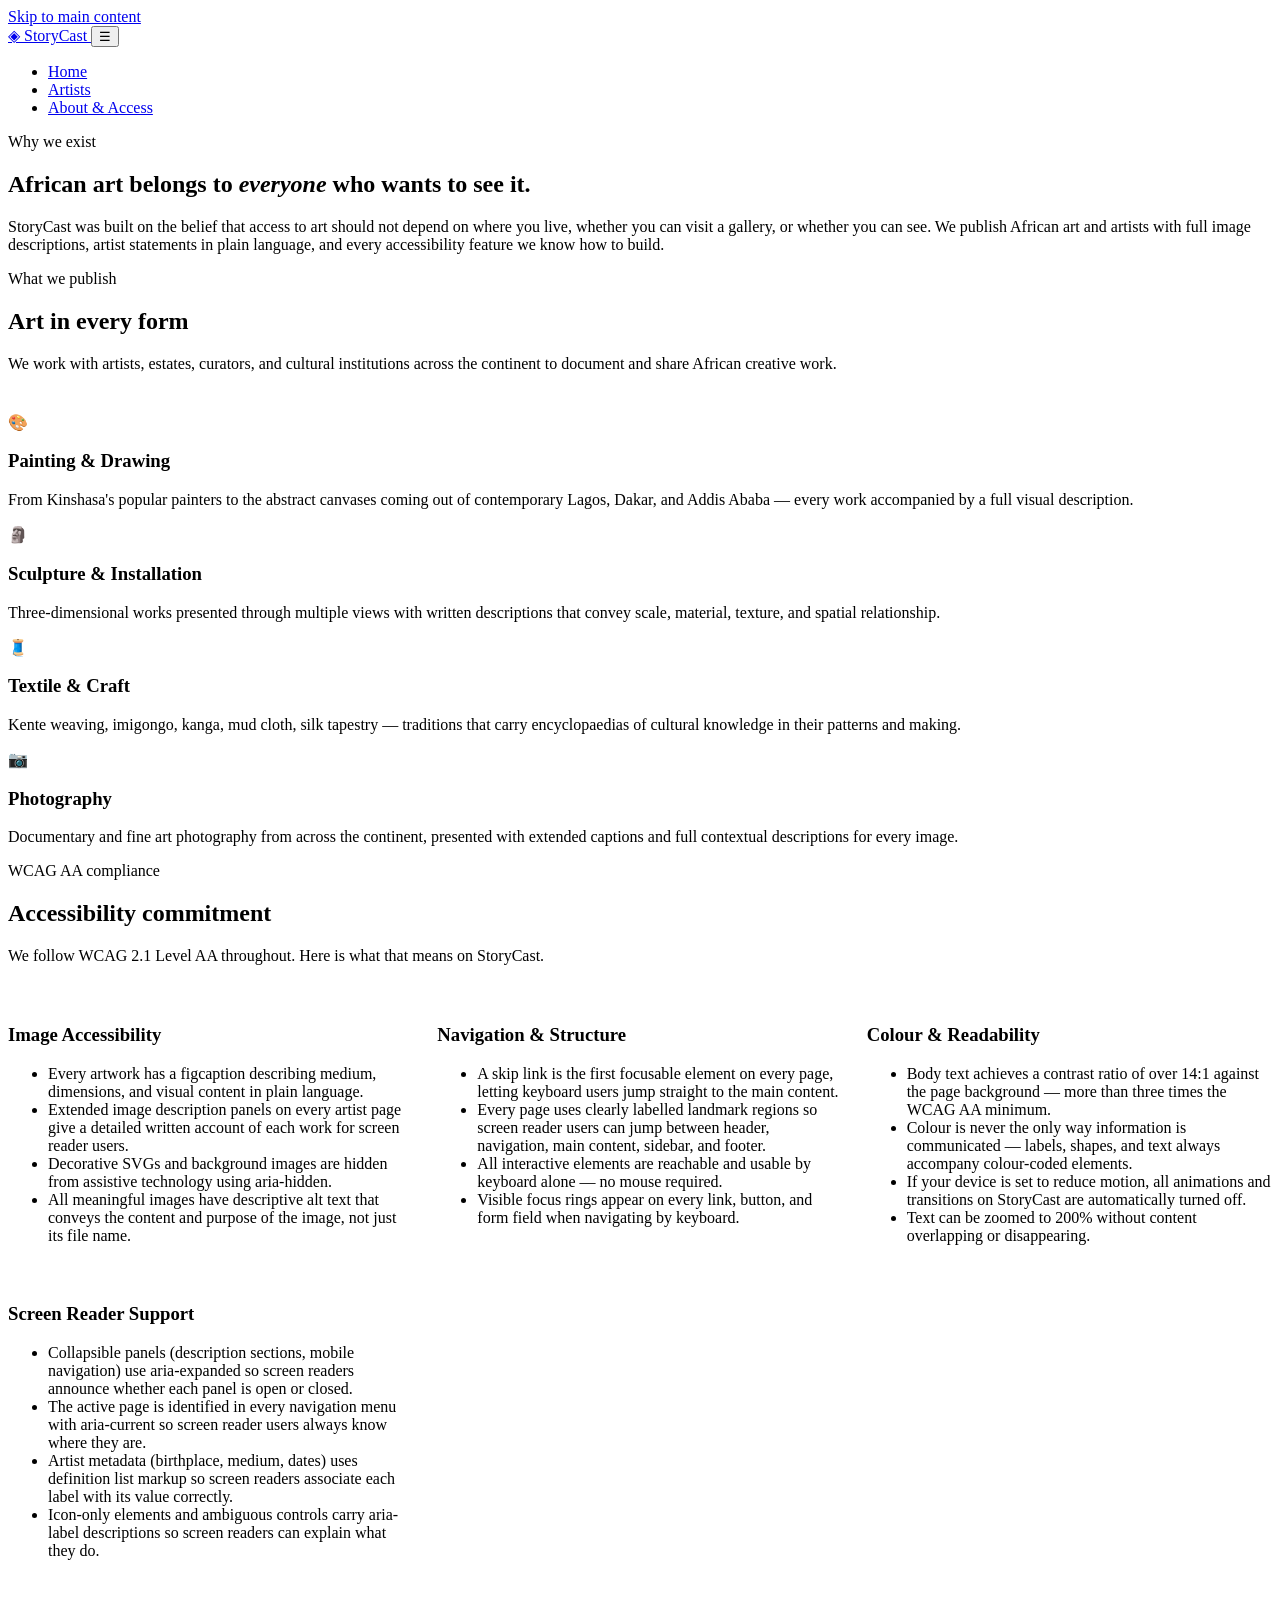
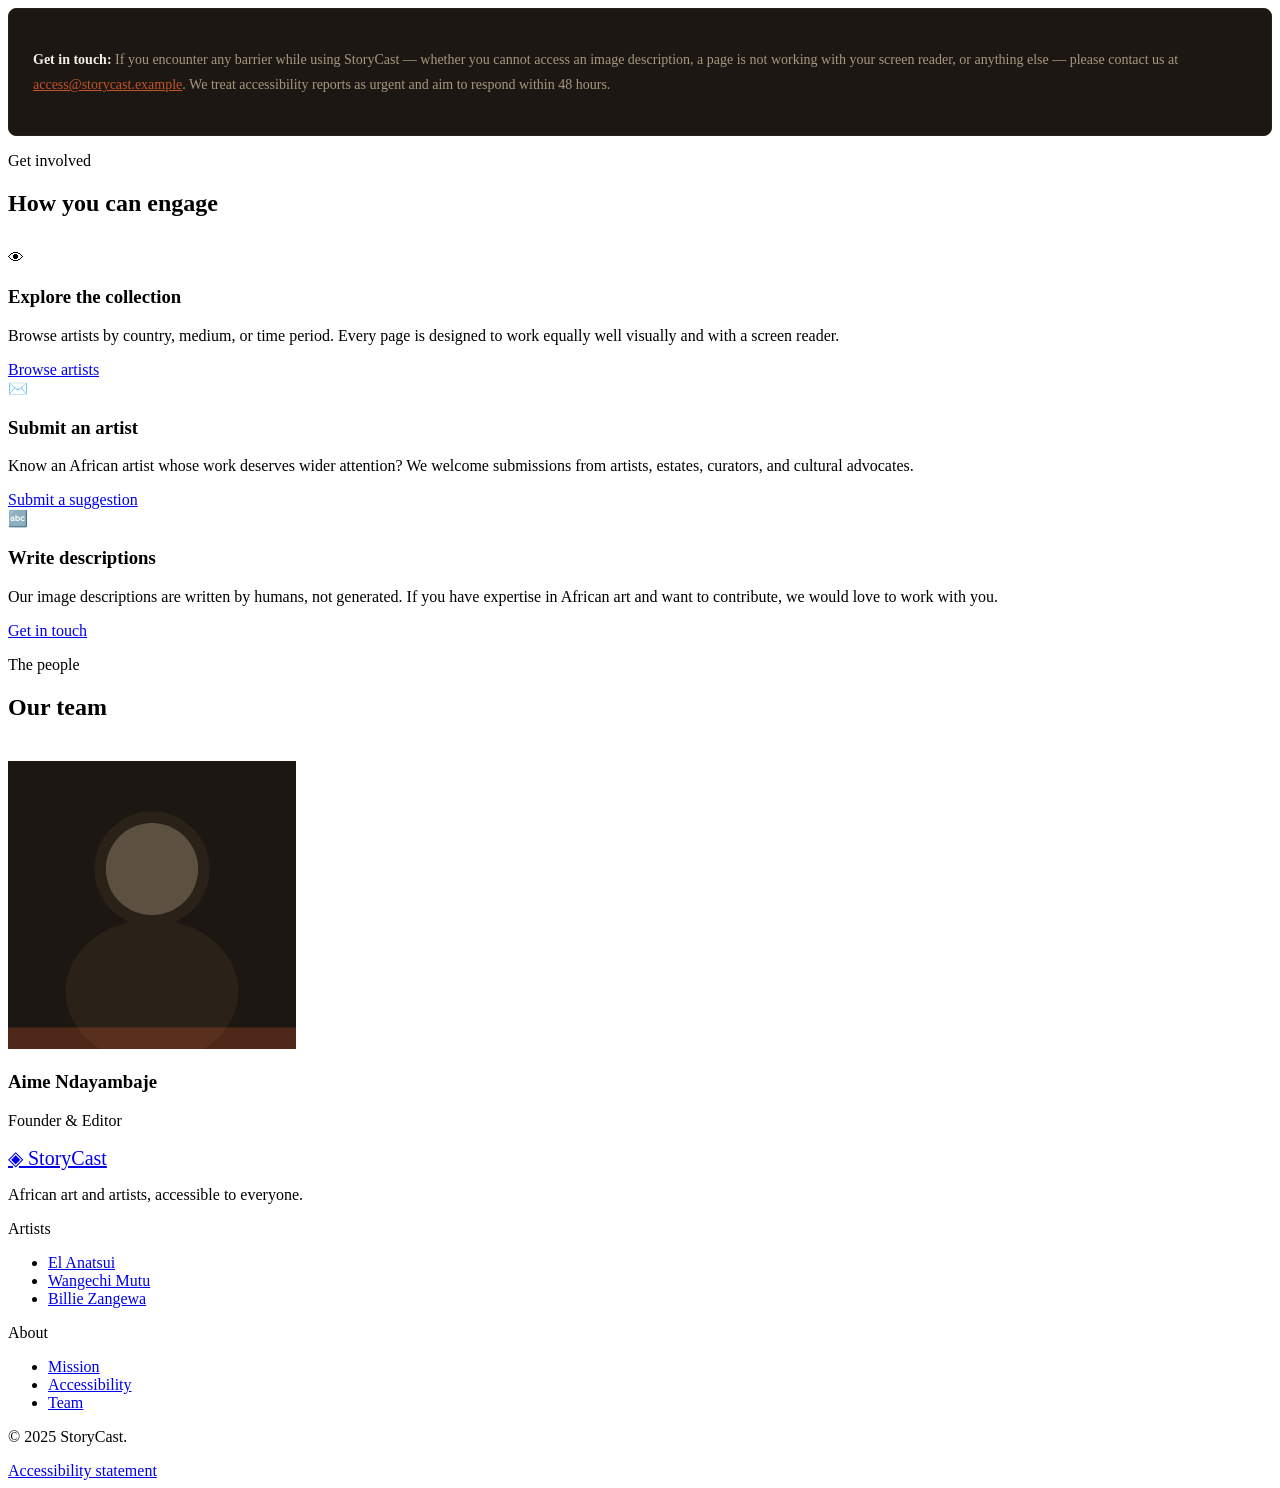
==== about.html @ 0f954877 "updates This file contains the complete HTML structure for the About page of StoryCast, detailing th" ====
<!DOCTYPE html>
<html lang="en">
<head>
  <meta charset="UTF-8" />
  <meta name="viewport" content="width=device-width, initial-scale=1.0" />
  <meta name="description" content="About StoryCast — our mission to make African art accessible to every visitor, with full image descriptions, artist statements, and ARIA support." />
  <title>About & Access — StoryCast</title>
  <link rel="stylesheet" href="css/main.css" />
</head>
<body>

  <a class="skip-link" href="#main-content">Skip to main content</a>

  <header class="site-header" role="banner">
    <div class="container site-header__inner">
      <a href="index.html" class="site-header__logo" aria-label="StoryCast home">
        <span class="site-header__logo-mark" aria-hidden="true">◈</span>
        StoryCast
      </a>
      <button class="site-nav__toggle" aria-controls="primary-nav" aria-expanded="false" aria-label="Toggle navigation">☰</button>
      <nav aria-label="Primary navigation">
        <ul class="site-nav" id="primary-nav" role="list">
          <li><a class="site-nav__link" href="index.html">Home</a></li>
          <li><a class="site-nav__link" href="story/el-anatsui.html">Artists</a></li>
          <li><a class="site-nav__link" href="about.html" aria-current="page">About & Access</a></li>
        </ul>
      </nav>
    </div>
  </header>

  <main id="main-content">

    <!-- Mission -->
    <section class="page-section" aria-labelledby="mission-heading">
      <div class="container">
        <div class="mission-block">
          <p class="section-label" aria-hidden="true">Why we exist</p>
          <h1 class="mission-block__quote" id="mission-heading">
            African art belongs to <em>everyone</em> who wants to see it.
          </h1>
          <p class="mission-block__body">
            StoryCast was built on the belief that access to art should not depend
            on where you live, whether you can visit a gallery, or whether you can
            see. We publish African art and artists with full image descriptions,
            artist statements in plain language, and every accessibility feature
            we know how to build.
          </p>
        </div>
      </div>
    </section>

    <!-- What we do -->
    <section class="page-section" aria-labelledby="what-heading">
      <div class="container">
        <p class="section-label" aria-hidden="true">What we publish</p>
        <h2 class="section-title" id="what-heading">Art in every form</h2>
        <p class="section-subtitle">We work with artists, estates, curators, and cultural institutions across the continent to document and share African creative work.</p>

        <div class="feature-grid" style="margin-top:2.5rem;">

          <div class="feature-card">
            <div class="feature-card__icon" aria-hidden="true">🎨</div>
            <h3 class="feature-card__title">Painting & Drawing</h3>
            <p class="feature-card__body">
              From Kinshasa's popular painters to the abstract canvases
              coming out of contemporary Lagos, Dakar, and Addis Ababa —
              every work accompanied by a full visual description.
            </p>
          </div>

          <div class="feature-card">
            <div class="feature-card__icon" aria-hidden="true">🗿</div>
            <h3 class="feature-card__title">Sculpture & Installation</h3>
            <p class="feature-card__body">
              Three-dimensional works presented through multiple views
              with written descriptions that convey scale, material,
              texture, and spatial relationship.
            </p>
          </div>

          <div class="feature-card">
            <div class="feature-card__icon" aria-hidden="true">🧵</div>
            <h3 class="feature-card__title">Textile & Craft</h3>
            <p class="feature-card__body">
              Kente weaving, imigongo, kanga, mud cloth, silk tapestry —
              traditions that carry encyclopaedias of cultural knowledge
              in their patterns and making.
            </p>
          </div>

          <div class="feature-card">
            <div class="feature-card__icon" aria-hidden="true">📷</div>
            <h3 class="feature-card__title">Photography</h3>
            <p class="feature-card__body">
              Documentary and fine art photography from across the
              continent, presented with extended captions and full
              contextual descriptions for every image.
            </p>
          </div>

        </div>
      </div>
    </section>

    <!-- Accessibility -->
    <section class="page-section" id="accessibility" aria-labelledby="a11y-heading">
      <div class="container">
        <p class="section-label" aria-hidden="true">WCAG AA compliance</p>
        <h2 class="section-title" id="a11y-heading">Accessibility commitment</h2>
        <p class="section-subtitle">We follow WCAG 2.1 Level AA throughout. Here is what that means on StoryCast.</p>

        <div style="display:grid; grid-template-columns:repeat(auto-fit, minmax(22rem, 1fr)); gap:1.5rem; margin-top:2.5rem;">

          <div class="a11y-checklist" aria-labelledby="image-access-heading">
            <h3 class="a11y-checklist__header" id="image-access-heading">Image Accessibility</h3>
            <ul class="a11y-checklist__list" role="list">
              <li class="a11y-checklist__item">Every artwork has a figcaption describing medium, dimensions, and visual content in plain language.</li>
              <li class="a11y-checklist__item">Extended image description panels on every artist page give a detailed written account of each work for screen reader users.</li>
              <li class="a11y-checklist__item">Decorative SVGs and background images are hidden from assistive technology using aria-hidden.</li>
              <li class="a11y-checklist__item">All meaningful images have descriptive alt text that conveys the content and purpose of the image, not just its file name.</li>
            </ul>
          </div>

          <div class="a11y-checklist" aria-labelledby="nav-access-heading">
            <h3 class="a11y-checklist__header" id="nav-access-heading">Navigation & Structure</h3>
            <ul class="a11y-checklist__list" role="list">
              <li class="a11y-checklist__item">A skip link is the first focusable element on every page, letting keyboard users jump straight to the main content.</li>
              <li class="a11y-checklist__item">Every page uses clearly labelled landmark regions so screen reader users can jump between header, navigation, main content, sidebar, and footer.</li>
              <li class="a11y-checklist__item">All interactive elements are reachable and usable by keyboard alone — no mouse required.</li>
              <li class="a11y-checklist__item">Visible focus rings appear on every link, button, and form field when navigating by keyboard.</li>
            </ul>
          </div>

          <div class="a11y-checklist" aria-labelledby="colour-access-heading">
            <h3 class="a11y-checklist__header" id="colour-access-heading">Colour & Readability</h3>
            <ul class="a11y-checklist__list" role="list">
              <li class="a11y-checklist__item">Body text achieves a contrast ratio of over 14:1 against the page background — more than three times the WCAG AA minimum.</li>
              <li class="a11y-checklist__item">Colour is never the only way information is communicated — labels, shapes, and text always accompany colour-coded elements.</li>
              <li class="a11y-checklist__item">If your device is set to reduce motion, all animations and transitions on StoryCast are automatically turned off.</li>
              <li class="a11y-checklist__item">Text can be zoomed to 200% without content overlapping or disappearing.</li>
            </ul>
          </div>

          <div class="a11y-checklist" aria-labelledby="aria-access-heading">
            <h3 class="a11y-checklist__header" id="aria-access-heading">Screen Reader Support</h3>
            <ul class="a11y-checklist__list" role="list">
              <li class="a11y-checklist__item">Collapsible panels (description sections, mobile navigation) use aria-expanded so screen readers announce whether each panel is open or closed.</li>
              <li class="a11y-checklist__item">The active page is identified in every navigation menu with aria-current so screen reader users always know where they are.</li>
              <li class="a11y-checklist__item">Artist metadata (birthplace, medium, dates) uses definition list markup so screen readers associate each label with its value correctly.</li>
              <li class="a11y-checklist__item">Icon-only elements and ambiguous controls carry aria-label descriptions so screen readers can explain what they do.</li>
            </ul>
          </div>

        </div>

        <div style="margin-top:2rem; padding:1.5rem; background:#1C1712; border:1px solid #2A2218; border-radius:0.5rem;">
          <p style="font-size:0.875rem; color:#A89880; line-height:1.8;">
            <strong style="color:#F5F0E8;">Get in touch:</strong>
            If you encounter any barrier while using StoryCast — whether you cannot access
            an image description, a page is not working with your screen reader, or
            anything else — please contact us at
            <a href="mailto:access@storycast.example" style="color:#C4522A;">access@storycast.example</a>.
            We treat accessibility reports as urgent and aim to respond within 48 hours.
          </p>
        </div>
      </div>
    </section>

    <!-- Engage -->
    <section class="page-section" aria-labelledby="engage-heading">
      <div class="container">
        <p class="section-label" aria-hidden="true">Get involved</p>
        <h2 class="section-title" id="engage-heading">How you can engage</h2>

        <div class="feature-grid" style="margin-top:2rem;">

          <div class="feature-card">
            <div class="feature-card__icon" aria-hidden="true">👁</div>
            <h3 class="feature-card__title">Explore the collection</h3>
            <p class="feature-card__body">
              Browse artists by country, medium, or time period.
              Every page is designed to work equally well visually
              and with a screen reader.
            </p>
            <a href="story/el-anatsui.html" class="btn btn--outline" style="margin-top:auto;">Browse artists</a>
          </div>

          <div class="feature-card">
            <div class="feature-card__icon" aria-hidden="true">✉️</div>
            <h3 class="feature-card__title">Submit an artist</h3>
            <p class="feature-card__body">
              Know an African artist whose work deserves wider attention?
              We welcome submissions from artists, estates, curators,
              and cultural advocates.
            </p>
            <a href="mailto:submit@storycast.example" class="btn btn--outline" style="margin-top:auto;">Submit a suggestion</a>
          </div>

          <div class="feature-card">
            <div class="feature-card__icon" aria-hidden="true">🔤</div>
            <h3 class="feature-card__title">Write descriptions</h3>
            <p class="feature-card__body">
              Our image descriptions are written by humans, not generated.
              If you have expertise in African art and want to contribute,
              we would love to work with you.
            </p>
            <a href="mailto:volunteer@storycast.example" class="btn btn--outline" style="margin-top:auto;">Get in touch</a>
          </div>

        </div>
      </div>
    </section>

    <!-- Team -->
    <section class="page-section" id="team" aria-labelledby="team-heading">
      <div class="container">
        <p class="section-label" aria-hidden="true">The people</p>
        <h2 class="section-title" id="team-heading">Our team</h2>

        <div style="margin-top:2.5rem; max-width:18rem;">
          <article class="team-card" aria-label="Team member: Aime Ndayambaje, Founder and Editor">
            <svg class="team-card__img" aria-hidden="true" viewBox="0 0 200 200" xmlns="http://www.w3.org/2000/svg">
              <rect width="200" height="200" fill="#1C1712"/>
              <circle cx="100" cy="75" r="40" fill="#2A2218"/>
              <circle cx="100" cy="75" r="32" fill="#A89880" opacity="0.4"/>
              <ellipse cx="100" cy="160" rx="60" ry="50" fill="#2A2218"/>
              <rect x="0" y="185" width="200" height="15" fill="#C4522A" opacity="0.3"/>
            </svg>
            <div class="team-card__body">
              <h3 class="team-card__name">Aime Ndayambaje</h3>
              <p class="team-card__role">Founder & Editor</p>
            </div>
          </article>
        </div>
      </div>
    </section>

  </main>

  <footer class="site-footer" role="contentinfo">
    <div class="container">
      <div class="site-footer__inner">
        <div class="site-footer__brand">
          <a href="index.html" class="site-header__logo" aria-label="StoryCast home" style="font-size:1.25rem;">
            <span class="site-header__logo-mark" aria-hidden="true">◈</span>
            StoryCast
          </a>
          <p>African art and artists, accessible to everyone.</p>
        </div>
        <nav aria-label="Footer navigation — Artists">
          <p class="site-footer__heading">Artists</p>
          <ul class="site-footer__links" role="list">
            <li><a href="story/el-anatsui.html">El Anatsui</a></li>
            <li><a href="story/el-anatsui.html">Wangechi Mutu</a></li>
            <li><a href="story/el-anatsui.html">Billie Zangewa</a></li>
          </ul>
        </nav>
        <nav aria-label="Footer navigation — About">
          <p class="site-footer__heading">About</p>
          <ul class="site-footer__links" role="list">
            <li><a href="about.html">Mission</a></li>
            <li><a href="about.html#accessibility">Accessibility</a></li>
            <li><a href="about.html#team">Team</a></li>
          </ul>
        </nav>
      </div>
      <div class="site-footer__bottom">
        <p>© 2025 StoryCast.</p>
        <a href="about.html#accessibility">Accessibility statement</a>
      </div>
    </div>
  </footer>

  <script>
    const toggle = document.querySelector('.site-nav__toggle');
    const nav = document.querySelector('.site-nav');
    if (toggle && nav) {
      toggle.addEventListener('click', () => {
        const isOpen = nav.classList.toggle('is-open');
        toggle.setAttribute('aria-expanded', isOpen);
        toggle.textContent = isOpen ? '✕' : '☰';
      });
    }
  </script>

</body>
</html>
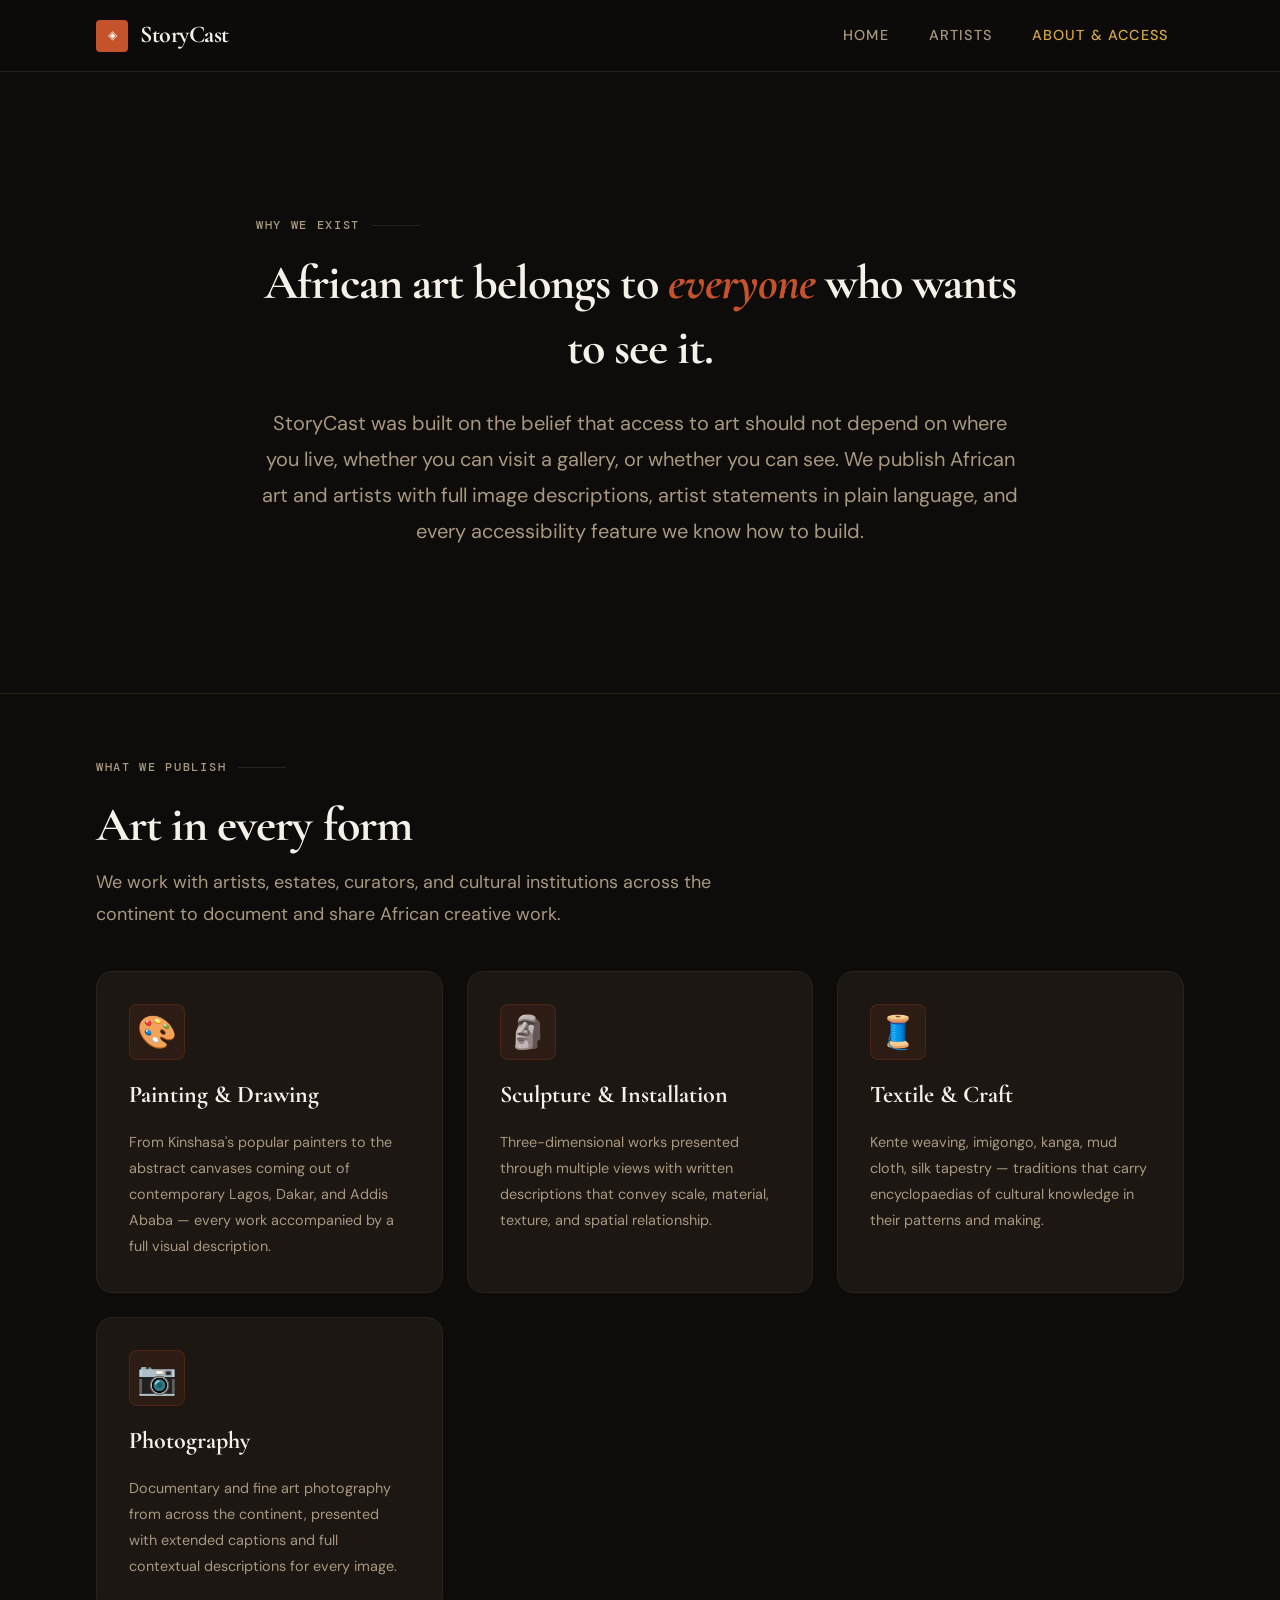
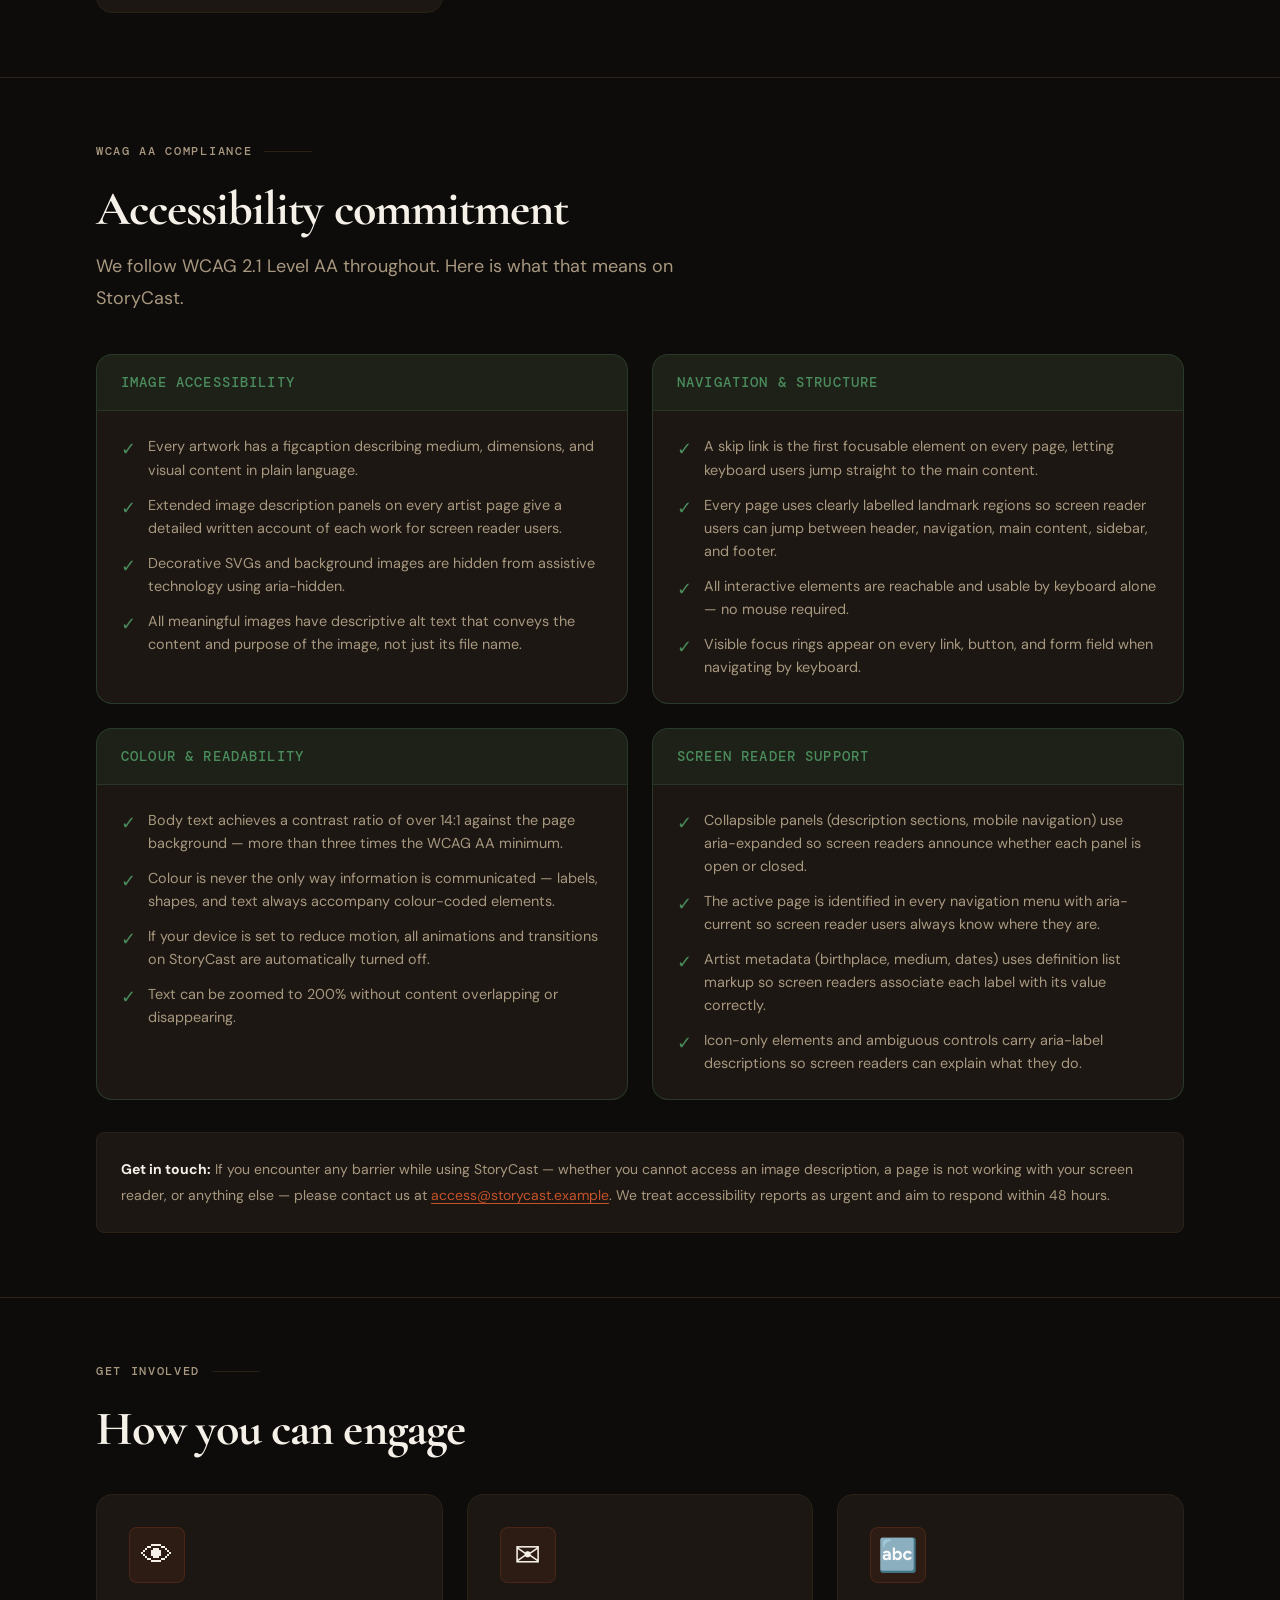
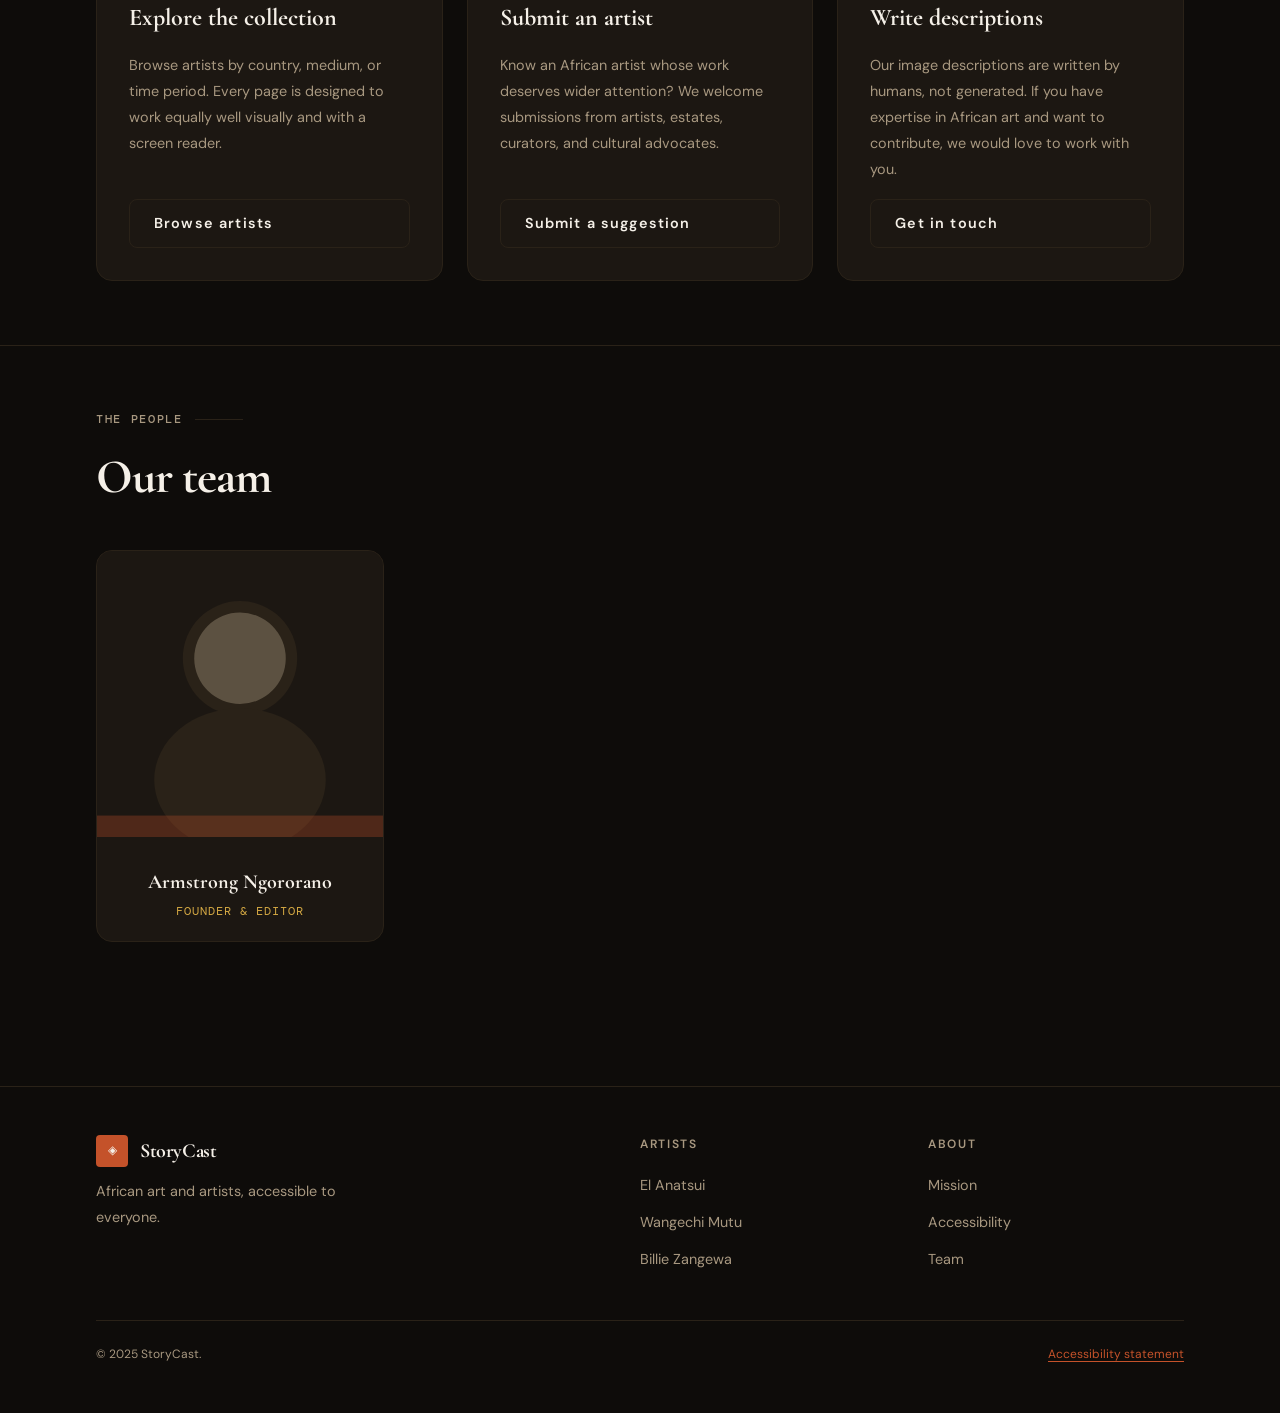
==== commit 84d2879b: "updates" ====
--- a/about.html
+++ b/about.html
@@ -218,7 +218,7 @@
         <h2 class="section-title" id="team-heading">Our team</h2>
 
         <div style="margin-top:2.5rem; max-width:18rem;">
-          <article class="team-card" aria-label="Team member: Aime Ndayambaje, Founder and Editor">
+          <article class="team-card" aria-label="Team member: Armstrong Ngororano, Founder and Editor">
             <svg class="team-card__img" aria-hidden="true" viewBox="0 0 200 200" xmlns="http://www.w3.org/2000/svg">
               <rect width="200" height="200" fill="#1C1712"/>
               <circle cx="100" cy="75" r="40" fill="#2A2218"/>
@@ -227,7 +227,7 @@
               <rect x="0" y="185" width="200" height="15" fill="#C4522A" opacity="0.3"/>
             </svg>
             <div class="team-card__body">
-              <h3 class="team-card__name">Aime Ndayambaje</h3>
+              <h3 class="team-card__name">Armstrong Ngororano</h3>
               <p class="team-card__role">Founder & Editor</p>
             </div>
           </article>
@@ -284,4 +284,4 @@
   </script>
 
 </body>
-</html>
+</html>
--- a/css/main.css
+++ b/css/main.css
@@ -0,0 +1,1210 @@
+@charset "UTF-8";
+@import url("https://fonts.googleapis.com/css2?family=Cormorant+Garamond:ital,wght@0,600;0,700;1,600;1,700&family=DM+Sans:wght@300;400;500;600&family=DM+Mono:wght@400;500&display=swap");
+*, *::before, *::after {
+  box-sizing: border-box;
+  margin: 0;
+  padding: 0;
+}
+
+html {
+  scroll-behavior: smooth;
+  -webkit-text-size-adjust: 100%;
+}
+
+@media (prefers-reduced-motion: reduce) {
+  html {
+    scroll-behavior: auto;
+  }
+  *, *::before, *::after {
+    animation-duration: 0.01ms !important;
+    animation-iteration-count: 1 !important;
+    transition-duration: 0.01ms !important;
+  }
+}
+body {
+  font-family: "DM Sans", system-ui, sans-serif;
+  font-size: clamp(1rem, 1vw + 0.75rem, 1.125rem);
+  line-height: 1.6;
+  color: #F5F0E8;
+  background-color: #0E0C0A;
+  -webkit-font-smoothing: antialiased;
+  min-height: 100dvh;
+}
+
+img {
+  max-width: 100%;
+  display: block;
+}
+
+a {
+  color: #C4522A;
+  text-decoration-thickness: 1px;
+  text-underline-offset: 3px;
+  transition: color 150ms ease, opacity 150ms ease;
+}
+a:hover {
+  color: #9E3E1C;
+}
+
+:focus-visible {
+  outline: 2.5px solid #D4A843;
+  outline-offset: 3px;
+  border-radius: 0.25rem;
+}
+
+.skip-link {
+  position: absolute;
+  top: -100%;
+  left: 1rem;
+  z-index: 9999;
+  padding: 0.75rem 1.5rem;
+  background: #D4A843;
+  color: #0E0C0A;
+  font-weight: 600;
+  font-size: clamp(0.833rem, 0.8vw + 0.65rem, 0.9rem);
+  border-radius: 0.5rem;
+  text-decoration: none;
+  transition: top 150ms ease;
+}
+.skip-link:focus {
+  top: 1rem;
+}
+
+.sr-only {
+  position: absolute;
+  width: 1px;
+  height: 1px;
+  padding: 0;
+  margin: -1px;
+  overflow: hidden;
+  clip: rect(0, 0, 0, 0);
+  white-space: nowrap;
+  border: 0;
+}
+
+.container {
+  width: 100%;
+  max-width: 72rem;
+  margin-inline: auto;
+  padding-inline: 1.5rem;
+}
+@media (min-width: 48rem) {
+  .container {
+    padding-inline: 2rem;
+  }
+}
+
+.site-header {
+  position: sticky;
+  top: 0;
+  z-index: 100;
+  background: rgba(14, 12, 10, 0.94);
+  backdrop-filter: blur(12px);
+  -webkit-backdrop-filter: blur(12px);
+  border-bottom: 1px solid #2A2218;
+}
+.site-header__inner {
+  display: flex;
+  align-items: center;
+  justify-content: space-between;
+  gap: 1.5rem;
+  padding-block: 1rem;
+}
+.site-header__logo {
+  display: flex;
+  align-items: center;
+  gap: 0.75rem;
+  text-decoration: none;
+  color: #F5F0E8;
+  font-family: "Cormorant Garamond", Georgia, serif;
+  font-size: clamp(1.25rem, 2vw + 0.75rem, 1.5rem);
+  font-weight: 700;
+  letter-spacing: -0.02em;
+  flex-shrink: 0;
+}
+.site-header__logo-mark {
+  display: inline-flex;
+  align-items: center;
+  justify-content: center;
+  width: 2rem;
+  height: 2rem;
+  background: #C4522A;
+  color: #F5F0E8;
+  border-radius: 0.25rem;
+  font-size: clamp(0.694rem, 0.6vw + 0.6rem, 0.75rem);
+  font-family: "DM Mono", "Courier New", monospace;
+  font-weight: 500;
+  letter-spacing: 0;
+}
+.site-header__logo:hover .site-header__logo-mark {
+  background: #9E3E1C;
+}
+
+.site-nav {
+  display: flex;
+  align-items: center;
+  gap: 0.5rem;
+  list-style: none;
+}
+.site-nav__link {
+  display: inline-block;
+  padding: 0.5rem 1rem;
+  font-size: clamp(0.833rem, 0.8vw + 0.65rem, 0.9rem);
+  font-weight: 500;
+  color: #A89880;
+  text-decoration: none;
+  border-radius: 0.5rem;
+  letter-spacing: 0.08em;
+  text-transform: uppercase;
+  transition: color 150ms ease, background 150ms ease;
+}
+.site-nav__link:hover {
+  color: #F5F0E8;
+  background: #2A2218;
+}
+.site-nav__link[aria-current=page] {
+  color: #D4A843;
+}
+.site-nav__toggle {
+  display: none;
+  background: none;
+  border: 1px solid #2A2218;
+  border-radius: 0.25rem;
+  padding: 0.5rem;
+  color: #F5F0E8;
+  cursor: pointer;
+  line-height: 1;
+  font-size: clamp(1.125rem, 1.2vw + 0.85rem, 1.25rem);
+}
+@media (max-width: 42rem) {
+  .site-nav__toggle {
+    display: flex;
+    align-items: center;
+  }
+}
+@media (max-width: 42rem) {
+  .site-nav {
+    position: fixed;
+    inset: 0;
+    top: 4rem;
+    flex-direction: column;
+    align-items: flex-start;
+    background: #0E0C0A;
+    padding: 2rem 1.5rem;
+    gap: 0.5rem;
+    transform: translateX(-100%);
+    transition: transform 250ms ease;
+    z-index: 99;
+  }
+  .site-nav.is-open {
+    transform: translateX(0);
+  }
+  .site-nav__link {
+    font-size: clamp(1.125rem, 1.2vw + 0.85rem, 1.25rem);
+    padding: 0.75rem 1rem;
+  }
+}
+
+.site-footer {
+  border-top: 1px solid #2A2218;
+  padding-block: 3rem;
+  margin-top: 5rem;
+}
+.site-footer__inner {
+  display: grid;
+  grid-template-columns: 1fr;
+  gap: 2rem;
+}
+@media (min-width: 48rem) {
+  .site-footer__inner {
+    grid-template-columns: 2fr 1fr 1fr;
+  }
+}
+.site-footer__brand p {
+  font-size: clamp(0.833rem, 0.8vw + 0.65rem, 0.9rem);
+  color: #A89880;
+  max-width: 30ch;
+  margin-top: 0.75rem;
+  line-height: 1.8;
+}
+.site-footer__heading {
+  font-size: clamp(0.694rem, 0.6vw + 0.6rem, 0.75rem);
+  font-weight: 600;
+  letter-spacing: 0.14em;
+  text-transform: uppercase;
+  color: #A89880;
+  margin-bottom: 1rem;
+}
+.site-footer__links {
+  list-style: none;
+  display: flex;
+  flex-direction: column;
+  gap: 0.5rem;
+}
+.site-footer__links a {
+  color: #A89880;
+  font-size: clamp(0.833rem, 0.8vw + 0.65rem, 0.9rem);
+  text-decoration: none;
+}
+.site-footer__links a:hover {
+  color: #F5F0E8;
+}
+.site-footer__bottom {
+  margin-top: 3rem;
+  padding-top: 1.5rem;
+  border-top: 1px solid #2A2218;
+  display: flex;
+  align-items: center;
+  justify-content: space-between;
+  flex-wrap: wrap;
+  gap: 1rem;
+  font-size: clamp(0.694rem, 0.6vw + 0.6rem, 0.75rem);
+  color: #A89880;
+}
+
+.hero {
+  padding-block: 5rem 4rem;
+  position: relative;
+  overflow: hidden;
+}
+.hero::before {
+  content: "";
+  position: absolute;
+  top: -10%;
+  right: -5%;
+  width: 50vw;
+  height: 60vh;
+  background: radial-gradient(ellipse at center, rgba(196, 82, 42, 0.07) 0%, transparent 70%);
+  pointer-events: none;
+}
+.hero::after {
+  content: "";
+  position: absolute;
+  bottom: 0;
+  left: -5%;
+  width: 30vw;
+  height: 40vh;
+  background: radial-gradient(ellipse at center, rgba(212, 168, 67, 0.05) 0%, transparent 70%);
+  pointer-events: none;
+}
+.hero__label {
+  display: inline-flex;
+  align-items: center;
+  gap: 0.5rem;
+  font-family: "DM Mono", "Courier New", monospace;
+  font-size: clamp(0.694rem, 0.6vw + 0.6rem, 0.75rem);
+  font-weight: 500;
+  letter-spacing: 0.14em;
+  text-transform: uppercase;
+  color: #D4A843;
+  margin-bottom: 1.5rem;
+}
+.hero__label::before {
+  content: "";
+  display: inline-block;
+  width: 2rem;
+  height: 1px;
+  background: #D4A843;
+}
+.hero__title {
+  font-family: "Cormorant Garamond", Georgia, serif;
+  font-size: clamp(2.5rem, 6vw + 0.25rem, 4.5rem);
+  font-weight: 700;
+  line-height: 1.15;
+  letter-spacing: -0.02em;
+  color: #F5F0E8;
+  max-width: 16ch;
+  margin-bottom: 1.5rem;
+}
+.hero__title em {
+  font-style: italic;
+  color: #C4522A;
+}
+.hero__description {
+  font-size: clamp(1.125rem, 1.2vw + 0.85rem, 1.25rem);
+  color: #A89880;
+  max-width: 48ch;
+  line-height: 1.8;
+  margin-bottom: 2.5rem;
+}
+.hero__actions {
+  display: flex;
+  flex-wrap: wrap;
+  gap: 1rem;
+  align-items: center;
+}
+.hero__stats {
+  display: flex;
+  gap: 2rem;
+  margin-top: 3rem;
+  padding-top: 2rem;
+  border-top: 1px solid #2A2218;
+}
+@media (max-width: 42rem) {
+  .hero__stats {
+    gap: 1.5rem;
+  }
+}
+.hero__stat-number {
+  font-family: "Cormorant Garamond", Georgia, serif;
+  font-size: clamp(2rem, 4vw + 0.5rem, 3rem);
+  font-weight: 700;
+  color: #F5F0E8;
+  letter-spacing: -0.02em;
+  line-height: 1;
+}
+.hero__stat-label {
+  font-size: clamp(0.694rem, 0.6vw + 0.6rem, 0.75rem);
+  color: #A89880;
+  font-family: "DM Mono", "Courier New", monospace;
+  text-transform: uppercase;
+  letter-spacing: 0.08em;
+  margin-top: 0.25rem;
+}
+
+.btn {
+  display: inline-flex;
+  align-items: center;
+  gap: 0.5rem;
+  padding: 0.75rem 1.5rem;
+  border-radius: 0.5rem;
+  font-size: clamp(0.833rem, 0.8vw + 0.65rem, 0.9rem);
+  font-weight: 600;
+  text-decoration: none;
+  cursor: pointer;
+  border: 1px solid transparent;
+  transition: all 150ms ease;
+  letter-spacing: 0.08em;
+  font-family: "DM Sans", system-ui, sans-serif;
+}
+.btn--primary {
+  background: #C4522A;
+  color: #F5F0E8;
+  border-color: #C4522A;
+}
+.btn--primary:hover {
+  background: #9E3E1C;
+  border-color: #9E3E1C;
+  color: #F5F0E8;
+}
+.btn--outline {
+  background: transparent;
+  color: #F5F0E8;
+  border-color: #2A2218;
+}
+.btn--outline:hover {
+  border-color: #A89880;
+  background: #1C1712;
+}
+.btn--ghost {
+  background: transparent;
+  color: #D4A843;
+  border-color: transparent;
+  padding-inline: 0.5rem;
+}
+.btn--ghost:hover {
+  text-decoration: underline;
+}
+
+.section-label {
+  font-family: "DM Mono", "Courier New", monospace;
+  font-size: clamp(0.694rem, 0.6vw + 0.6rem, 0.75rem);
+  font-weight: 500;
+  letter-spacing: 0.14em;
+  text-transform: uppercase;
+  color: #A89880;
+  display: flex;
+  align-items: center;
+  gap: 0.75rem;
+  margin-bottom: 1rem;
+}
+.section-label::after {
+  content: "";
+  flex: 1;
+  max-width: 3rem;
+  height: 1px;
+  background: #2A2218;
+}
+
+.section-title {
+  font-family: "Cormorant Garamond", Georgia, serif;
+  font-size: clamp(2rem, 4vw + 0.5rem, 3rem);
+  font-weight: 700;
+  letter-spacing: -0.02em;
+  line-height: 1.35;
+  color: #F5F0E8;
+  margin-bottom: 0.5rem;
+}
+
+.section-subtitle {
+  font-size: clamp(1rem, 1vw + 0.75rem, 1.125rem);
+  color: #A89880;
+  line-height: 1.8;
+  max-width: 52ch;
+}
+
+.art-grid {
+  container-type: inline-size;
+  container-name: art-grid;
+}
+
+.art-card {
+  background: #1C1712;
+  border: 1px solid #2A2218;
+  border-radius: 1rem;
+  overflow: hidden;
+  transition: border-color 250ms ease, transform 250ms ease;
+  display: flex;
+  flex-direction: column;
+}
+.art-card:hover {
+  border-color: rgba(196, 82, 42, 0.5);
+  transform: translateY(-2px);
+  box-shadow: 0 0 24px rgba(196, 82, 42, 0.2);
+}
+.art-card__image {
+  aspect-ratio: 4/3;
+  overflow: hidden;
+  position: relative;
+  background: #2A2218;
+}
+.art-card__image img {
+  width: 100%;
+  height: 100%;
+  object-fit: cover;
+  transition: transform 400ms ease;
+}
+.art-card:hover .art-card__image img {
+  transform: scale(1.04);
+}
+.art-card__badge {
+  position: absolute;
+  top: 0.75rem;
+  left: 0.75rem;
+  display: inline-flex;
+  align-items: center;
+  gap: 0.25rem;
+  padding: 0.25rem 0.75rem;
+  border-radius: 9999px;
+  font-family: "DM Mono", "Courier New", monospace;
+  font-size: clamp(0.694rem, 0.6vw + 0.6rem, 0.75rem);
+  font-weight: 500;
+  text-transform: uppercase;
+  letter-spacing: 0.08em;
+}
+.art-card__badge--painting {
+  background: rgba(14, 12, 10, 0.85);
+  color: #D4A843;
+  border: 1px solid rgba(212, 168, 67, 0.4);
+}
+.art-card__badge--sculpture {
+  background: rgba(14, 12, 10, 0.85);
+  color: #C4522A;
+  border: 1px solid rgba(196, 82, 42, 0.4);
+}
+.art-card__badge--textile {
+  background: rgba(14, 12, 10, 0.85);
+  color: #4A8C5C;
+  border: 1px solid rgba(74, 140, 92, 0.4);
+}
+.art-card__badge--photography {
+  background: rgba(14, 12, 10, 0.85);
+  color: #A89880;
+  border: 1px solid rgba(168, 152, 128, 0.4);
+}
+.art-card__body {
+  padding: 1.5rem;
+  flex: 1;
+  display: flex;
+  flex-direction: column;
+  gap: 0.75rem;
+}
+.art-card__region {
+  font-size: clamp(0.694rem, 0.6vw + 0.6rem, 0.75rem);
+  font-weight: 600;
+  letter-spacing: 0.14em;
+  text-transform: uppercase;
+  color: #D4A843;
+  font-family: "DM Mono", "Courier New", monospace;
+}
+.art-card__title {
+  font-family: "Cormorant Garamond", Georgia, serif;
+  font-size: clamp(1.25rem, 2vw + 0.75rem, 1.5rem);
+  font-weight: 700;
+  line-height: 1.35;
+  letter-spacing: -0.02em;
+  color: #F5F0E8;
+}
+.art-card__title a {
+  color: inherit;
+  text-decoration: none;
+}
+.art-card__title a:hover {
+  color: #C4522A;
+}
+.art-card__artist {
+  font-size: clamp(0.833rem, 0.8vw + 0.65rem, 0.9rem);
+  color: #A89880;
+  line-height: 1.8;
+  flex: 1;
+}
+.art-card__meta {
+  display: flex;
+  align-items: center;
+  justify-content: space-between;
+  gap: 1rem;
+  padding-top: 1rem;
+  border-top: 1px solid #2A2218;
+  font-size: clamp(0.694rem, 0.6vw + 0.6rem, 0.75rem);
+  color: #A89880;
+  font-family: "DM Mono", "Courier New", monospace;
+}
+@container art-grid (max-width: 480px) {
+  .art-card {
+    flex-direction: row;
+  }
+  .art-card .art-card__image {
+    width: 7rem;
+    aspect-ratio: unset;
+    flex-shrink: 0;
+  }
+  .art-card .art-card__body {
+    padding: 1rem;
+  }
+  .art-card .art-card__title {
+    font-size: clamp(1rem, 1vw + 0.75rem, 1.125rem);
+  }
+  .art-card .art-card__artist {
+    display: none;
+  }
+}
+
+.featured-art {
+  background: #1C1712;
+  border: 1px solid #2A2218;
+  border-radius: 1rem;
+  overflow: hidden;
+  display: grid;
+  grid-template-columns: 1fr;
+}
+@media (min-width: 56rem) {
+  .featured-art {
+    grid-template-columns: 1fr 1fr;
+  }
+}
+.featured-art__image {
+  position: relative;
+  min-height: 20rem;
+  background: #2A2218;
+}
+.featured-art__image img {
+  width: 100%;
+  height: 100%;
+  object-fit: cover;
+}
+.featured-art__badge {
+  position: absolute;
+  top: 1rem;
+  left: 1rem;
+  background: #C4522A;
+  color: #F5F0E8;
+  font-family: "DM Mono", "Courier New", monospace;
+  font-size: clamp(0.694rem, 0.6vw + 0.6rem, 0.75rem);
+  font-weight: 500;
+  padding: 0.25rem 0.75rem;
+  border-radius: 9999px;
+  text-transform: uppercase;
+  letter-spacing: 0.08em;
+}
+.featured-art__content {
+  padding: 2.5rem;
+  display: flex;
+  flex-direction: column;
+  justify-content: center;
+  gap: 1rem;
+}
+.featured-art__region {
+  font-family: "DM Mono", "Courier New", monospace;
+  font-size: clamp(0.694rem, 0.6vw + 0.6rem, 0.75rem);
+  font-weight: 600;
+  letter-spacing: 0.14em;
+  text-transform: uppercase;
+  color: #D4A843;
+}
+.featured-art__title {
+  font-family: "Cormorant Garamond", Georgia, serif;
+  font-size: clamp(1.5rem, 2.5vw + 0.9rem, 2rem);
+  font-weight: 700;
+  line-height: 1.35;
+  letter-spacing: -0.02em;
+}
+.featured-art__title a {
+  color: #F5F0E8;
+  text-decoration: none;
+}
+.featured-art__title a:hover {
+  color: #C4522A;
+}
+.featured-art__excerpt {
+  color: #A89880;
+  line-height: 1.8;
+  font-size: clamp(1rem, 1vw + 0.75rem, 1.125rem);
+}
+.featured-art__meta {
+  display: flex;
+  align-items: center;
+  gap: 1rem;
+  font-size: clamp(0.694rem, 0.6vw + 0.6rem, 0.75rem);
+  color: #A89880;
+  font-family: "DM Mono", "Courier New", monospace;
+  flex-wrap: wrap;
+}
+
+.artist-layout {
+  display: grid;
+  grid-template-columns: 1fr;
+  gap: 2rem;
+}
+@media (min-width: 64rem) {
+  .artist-layout {
+    grid-template-columns: 1fr 22rem;
+    align-items: start;
+  }
+}
+
+.artist-main {
+  display: flex;
+  flex-direction: column;
+  gap: 2rem;
+}
+
+.artist-sidebar {
+  display: flex;
+  flex-direction: column;
+  gap: 1.5rem;
+}
+@media (min-width: 64rem) {
+  .artist-sidebar {
+    position: sticky;
+    top: 5rem;
+  }
+}
+
+.artist-header__region {
+  font-family: "DM Mono", "Courier New", monospace;
+  font-size: clamp(0.694rem, 0.6vw + 0.6rem, 0.75rem);
+  font-weight: 600;
+  text-transform: uppercase;
+  letter-spacing: 0.14em;
+  color: #D4A843;
+  margin-bottom: 1rem;
+}
+.artist-header__title {
+  font-family: "Cormorant Garamond", Georgia, serif;
+  font-size: clamp(2rem, 4vw + 0.5rem, 3rem);
+  font-weight: 700;
+  line-height: 1.35;
+  letter-spacing: -0.02em;
+  margin-bottom: 0.5rem;
+}
+.artist-header__subtitle {
+  font-family: "Cormorant Garamond", Georgia, serif;
+  font-size: clamp(1.125rem, 1.2vw + 0.85rem, 1.25rem);
+  font-style: italic;
+  color: #A89880;
+  margin-bottom: 1rem;
+}
+.artist-header__description {
+  font-size: clamp(1.125rem, 1.2vw + 0.85rem, 1.25rem);
+  color: #A89880;
+  line-height: 1.8;
+  margin-bottom: 1.5rem;
+  max-width: 68ch;
+}
+.artist-header__meta {
+  display: flex;
+  flex-wrap: wrap;
+  gap: 1.5rem;
+  padding-block: 1.5rem;
+  border-block: 1px solid #2A2218;
+  font-size: clamp(0.833rem, 0.8vw + 0.65rem, 0.9rem);
+  color: #A89880;
+  font-family: "DM Mono", "Courier New", monospace;
+}
+.artist-header__meta-item {
+  display: flex;
+  flex-direction: column;
+  gap: 0.25rem;
+}
+.artist-header__meta-item-label {
+  font-size: clamp(0.694rem, 0.6vw + 0.6rem, 0.75rem);
+  text-transform: uppercase;
+  letter-spacing: 0.14em;
+  color: #A89880;
+}
+.artist-header__meta-item-value {
+  color: #F5F0E8;
+}
+
+.artwork-gallery {
+  display: grid;
+  grid-template-columns: 1fr;
+  gap: 1.5rem;
+}
+@media (min-width: 36rem) {
+  .artwork-gallery {
+    grid-template-columns: repeat(2, 1fr);
+  }
+}
+@media (min-width: 56rem) {
+  .artwork-gallery {
+    grid-template-columns: repeat(3, 1fr);
+  }
+}
+
+.artwork-item {
+  display: flex;
+  flex-direction: column;
+  gap: 0.75rem;
+}
+.artwork-item__image {
+  aspect-ratio: 3/4;
+  overflow: hidden;
+  border-radius: 0.5rem;
+  background: #2A2218;
+  border: 1px solid #2A2218;
+}
+.artwork-item__image img {
+  width: 100%;
+  height: 100%;
+  object-fit: cover;
+  transition: transform 400ms ease;
+}
+.artwork-item__image:hover img {
+  transform: scale(1.03);
+}
+.artwork-item__title {
+  font-family: "Cormorant Garamond", Georgia, serif;
+  font-size: clamp(1rem, 1vw + 0.75rem, 1.125rem);
+  font-weight: 600;
+  font-style: italic;
+  color: #F5F0E8;
+}
+.artwork-item__year {
+  font-family: "DM Mono", "Courier New", monospace;
+  font-size: clamp(0.694rem, 0.6vw + 0.6rem, 0.75rem);
+  color: #A89880;
+  letter-spacing: 0.08em;
+}
+.artwork-item__medium {
+  font-size: clamp(0.694rem, 0.6vw + 0.6rem, 0.75rem);
+  color: #A89880;
+}
+
+.prose {
+  font-size: clamp(1rem, 1vw + 0.75rem, 1.125rem);
+  line-height: 1.8;
+  color: #A89880;
+  max-width: 68ch;
+}
+.prose p + p {
+  margin-top: 1rem;
+}
+.prose h3 {
+  font-family: "Cormorant Garamond", Georgia, serif;
+  font-size: clamp(1.25rem, 2vw + 0.75rem, 1.5rem);
+  font-weight: 700;
+  color: #F5F0E8;
+  margin-top: 2rem;
+  margin-bottom: 0.75rem;
+}
+.prose blockquote {
+  border-left: 3px solid #C4522A;
+  padding-left: 1.5rem;
+  margin-block: 1.5rem;
+  font-style: italic;
+  font-family: "Cormorant Garamond", Georgia, serif;
+  font-size: clamp(1.125rem, 1.2vw + 0.85rem, 1.25rem);
+  color: #F5F0E8;
+  line-height: 1.35;
+}
+
+.artwork-description {
+  background: #1C1712;
+  border: 1px solid rgba(212, 168, 67, 0.2);
+  border-radius: 1rem;
+  overflow: hidden;
+}
+.artwork-description__header {
+  display: flex;
+  align-items: center;
+  justify-content: space-between;
+  padding: 1rem 1.5rem;
+  border-bottom: 1px solid #2A2218;
+  gap: 1rem;
+  flex-wrap: wrap;
+}
+.artwork-description__title {
+  font-family: "DM Mono", "Courier New", monospace;
+  font-size: clamp(0.833rem, 0.8vw + 0.65rem, 0.9rem);
+  font-weight: 500;
+  color: #D4A843;
+  display: flex;
+  align-items: center;
+  gap: 0.5rem;
+  letter-spacing: 0.08em;
+  text-transform: uppercase;
+}
+.artwork-description__toggle {
+  background: none;
+  border: 1px solid #2A2218;
+  color: #A89880;
+  font-size: clamp(0.694rem, 0.6vw + 0.6rem, 0.75rem);
+  padding: 0.25rem 0.75rem;
+  border-radius: 9999px;
+  cursor: pointer;
+  font-family: "DM Mono", "Courier New", monospace;
+  text-transform: uppercase;
+  letter-spacing: 0.08em;
+  transition: all 150ms ease;
+}
+.artwork-description__toggle:hover {
+  color: #F5F0E8;
+  border-color: #A89880;
+}
+.artwork-description__body {
+  padding: 1.5rem;
+  font-family: "DM Mono", "Courier New", monospace;
+  font-size: clamp(0.833rem, 0.8vw + 0.65rem, 0.9rem);
+  line-height: 1.8;
+  color: #A89880;
+}
+.artwork-description__body.is-collapsed {
+  display: none;
+}
+
+.sidebar-section {
+  background: #1C1712;
+  border: 1px solid #2A2218;
+  border-radius: 1rem;
+  overflow: hidden;
+}
+.sidebar-section__header {
+  padding: 1rem 1.25rem;
+  border-bottom: 1px solid #2A2218;
+  font-family: "DM Mono", "Courier New", monospace;
+  font-size: clamp(0.694rem, 0.6vw + 0.6rem, 0.75rem);
+  font-weight: 600;
+  text-transform: uppercase;
+  letter-spacing: 0.14em;
+  color: #A89880;
+}
+.sidebar-section__body {
+  padding: 1rem 1.25rem;
+  display: flex;
+  flex-direction: column;
+  gap: 1rem;
+}
+
+.mini-card {
+  display: flex;
+  gap: 0.75rem;
+  text-decoration: none;
+  color: inherit;
+}
+.mini-card:hover .mini-card__title {
+  color: #C4522A;
+}
+.mini-card__img {
+  width: 4rem;
+  height: 4rem;
+  border-radius: 0.25rem;
+  object-fit: cover;
+  flex-shrink: 0;
+  background: #2A2218;
+}
+.mini-card__info {
+  display: flex;
+  flex-direction: column;
+  gap: 0.25rem;
+}
+.mini-card__type {
+  font-family: "DM Mono", "Courier New", monospace;
+  font-size: clamp(0.694rem, 0.6vw + 0.6rem, 0.75rem);
+  color: #A89880;
+  text-transform: uppercase;
+  letter-spacing: 0.08em;
+}
+.mini-card__title {
+  font-size: clamp(0.833rem, 0.8vw + 0.65rem, 0.9rem);
+  font-weight: 500;
+  line-height: 1.35;
+  color: #F5F0E8;
+  transition: color 150ms ease;
+}
+.mini-card__region {
+  font-family: "DM Mono", "Courier New", monospace;
+  font-size: clamp(0.694rem, 0.6vw + 0.6rem, 0.75rem);
+  color: #A89880;
+}
+
+.mission-block {
+  padding-block: 5rem;
+  text-align: center;
+  max-width: 48rem;
+  margin-inline: auto;
+}
+.mission-block__quote {
+  font-family: "Cormorant Garamond", Georgia, serif;
+  font-size: clamp(2rem, 4vw + 0.5rem, 3rem);
+  font-weight: 700;
+  line-height: 1.35;
+  letter-spacing: -0.02em;
+  margin-bottom: 1.5rem;
+}
+.mission-block__quote em {
+  color: #C4522A;
+  font-style: italic;
+}
+.mission-block__body {
+  font-size: clamp(1.125rem, 1.2vw + 0.85rem, 1.25rem);
+  color: #A89880;
+  line-height: 1.8;
+}
+
+.feature-grid {
+  display: grid;
+  grid-template-columns: repeat(auto-fit, minmax(18rem, 1fr));
+  gap: 1.5rem;
+}
+
+.feature-card {
+  background: #1C1712;
+  border: 1px solid #2A2218;
+  border-radius: 1rem;
+  padding: 2rem;
+  display: flex;
+  flex-direction: column;
+  gap: 1rem;
+}
+.feature-card__icon {
+  font-size: 2rem;
+  line-height: 1;
+  width: 3.5rem;
+  height: 3.5rem;
+  display: flex;
+  align-items: center;
+  justify-content: center;
+  background: rgba(196, 82, 42, 0.1);
+  border-radius: 0.5rem;
+  border: 1px solid rgba(196, 82, 42, 0.2);
+}
+.feature-card__title {
+  font-family: "Cormorant Garamond", Georgia, serif;
+  font-size: clamp(1.25rem, 2vw + 0.75rem, 1.5rem);
+  font-weight: 700;
+  color: #F5F0E8;
+}
+.feature-card__body {
+  font-size: clamp(0.833rem, 0.8vw + 0.65rem, 0.9rem);
+  color: #A89880;
+  line-height: 1.8;
+}
+
+.a11y-checklist {
+  background: #1C1712;
+  border: 1px solid rgba(74, 140, 92, 0.3);
+  border-radius: 1rem;
+  overflow: hidden;
+}
+.a11y-checklist__header {
+  padding: 1rem 1.5rem;
+  background: rgba(45, 90, 61, 0.15);
+  border-bottom: 1px solid rgba(74, 140, 92, 0.2);
+  font-family: "DM Mono", "Courier New", monospace;
+  font-size: clamp(0.833rem, 0.8vw + 0.65rem, 0.9rem);
+  font-weight: 500;
+  color: #4A8C5C;
+  display: flex;
+  align-items: center;
+  gap: 0.75rem;
+  text-transform: uppercase;
+  letter-spacing: 0.08em;
+}
+.a11y-checklist__list {
+  padding: 1.5rem;
+  display: flex;
+  flex-direction: column;
+  gap: 0.75rem;
+  list-style: none;
+}
+.a11y-checklist__item {
+  display: flex;
+  align-items: flex-start;
+  gap: 0.75rem;
+  font-size: clamp(0.833rem, 0.8vw + 0.65rem, 0.9rem);
+  color: #A89880;
+  line-height: 1.6;
+}
+.a11y-checklist__item::before {
+  content: "✓";
+  color: #4A8C5C;
+  font-weight: 700;
+  flex-shrink: 0;
+  font-size: clamp(1rem, 1vw + 0.75rem, 1.125rem);
+}
+
+.team-card {
+  background: #1C1712;
+  border: 1px solid #2A2218;
+  border-radius: 1rem;
+  overflow: hidden;
+  text-align: center;
+}
+.team-card__img {
+  width: 100%;
+  aspect-ratio: 1;
+  object-fit: cover;
+  background: #2A2218;
+}
+.team-card__body {
+  padding: 1.25rem;
+}
+.team-card__name {
+  font-family: "Cormorant Garamond", Georgia, serif;
+  font-size: clamp(1.125rem, 1.2vw + 0.85rem, 1.25rem);
+  font-weight: 700;
+  margin-bottom: 0.25rem;
+}
+.team-card__role {
+  font-family: "DM Mono", "Courier New", monospace;
+  font-size: clamp(0.694rem, 0.6vw + 0.6rem, 0.75rem);
+  color: #D4A843;
+  text-transform: uppercase;
+  letter-spacing: 0.08em;
+}
+
+.breadcrumb {
+  display: flex;
+  align-items: center;
+  gap: 0.5rem;
+  list-style: none;
+  font-family: "DM Mono", "Courier New", monospace;
+  font-size: clamp(0.694rem, 0.6vw + 0.6rem, 0.75rem);
+  color: #A89880;
+  flex-wrap: wrap;
+}
+.breadcrumb li + li::before {
+  content: "/";
+  margin-right: 0.5rem;
+  color: #2A2218;
+}
+.breadcrumb a {
+  color: #A89880;
+  text-decoration: none;
+}
+.breadcrumb a:hover {
+  color: #F5F0E8;
+}
+.breadcrumb [aria-current=page] {
+  color: #F5F0E8;
+}
+
+.page-section {
+  padding-block: 4rem;
+}
+.page-section + .page-section {
+  border-top: 1px solid #2A2218;
+}
+
+.arts-grid {
+  display: grid;
+  grid-template-columns: repeat(auto-fill, minmax(20rem, 1fr));
+  gap: 1.5rem;
+}
+@media (max-width: 36rem) {
+  .arts-grid {
+    grid-template-columns: 1fr;
+  }
+}
+
+.geo-divider {
+  display: flex;
+  align-items: center;
+  gap: 1rem;
+  margin-block: 2rem;
+}
+.geo-divider::before, .geo-divider::after {
+  content: "";
+  flex: 1;
+  height: 1px;
+  background: linear-gradient(to right, transparent, #2A2218);
+}
+.geo-divider::after {
+  background: linear-gradient(to left, transparent, #2A2218);
+}
+.geo-divider__symbol {
+  color: #C4522A;
+  font-size: clamp(1.125rem, 1.2vw + 0.85rem, 1.25rem);
+  opacity: 0.6;
+}
+
+.cta-band {
+  background: linear-gradient(135deg, #1C1712, #2A2218);
+  border: 1px solid #2A2218;
+  border-radius: 1rem;
+  padding: 3rem 2.5rem;
+  display: grid;
+  grid-template-columns: 1fr;
+  gap: 2rem;
+}
+@media (min-width: 48rem) {
+  .cta-band {
+    grid-template-columns: 1fr auto;
+    align-items: center;
+  }
+}
+.cta-band__heading {
+  font-family: "Cormorant Garamond", Georgia, serif;
+  font-size: clamp(1.5rem, 2.5vw + 0.9rem, 2rem);
+  font-weight: 700;
+  letter-spacing: -0.02em;
+  margin-bottom: 0.5rem;
+}
+.cta-band__heading em {
+  color: #C4522A;
+  font-style: italic;
+}
+.cta-band__body {
+  color: #A89880;
+  font-size: clamp(1rem, 1vw + 0.75rem, 1.125rem);
+  line-height: 1.8;
+}
+.cta-band__form {
+  display: flex;
+  gap: 0.75rem;
+  flex-wrap: wrap;
+  min-width: min(100%, 22rem);
+}
+.cta-band__input {
+  flex: 1;
+  min-width: 12rem;
+  padding: 0.75rem 1rem;
+  background: #0E0C0A;
+  border: 1px solid #2A2218;
+  border-radius: 0.5rem;
+  color: #F5F0E8;
+  font-family: "DM Sans", system-ui, sans-serif;
+  font-size: clamp(0.833rem, 0.8vw + 0.65rem, 0.9rem);
+  outline: none;
+  transition: border-color 150ms ease;
+}
+.cta-band__input::placeholder {
+  color: #A89880;
+}
+.cta-band__input:focus {
+  border-color: #D4A843;
+  box-shadow: 0 0 0 3px rgba(212, 168, 67, 0.15);
+}
+
+/*# sourceMappingURL=main.css.map */
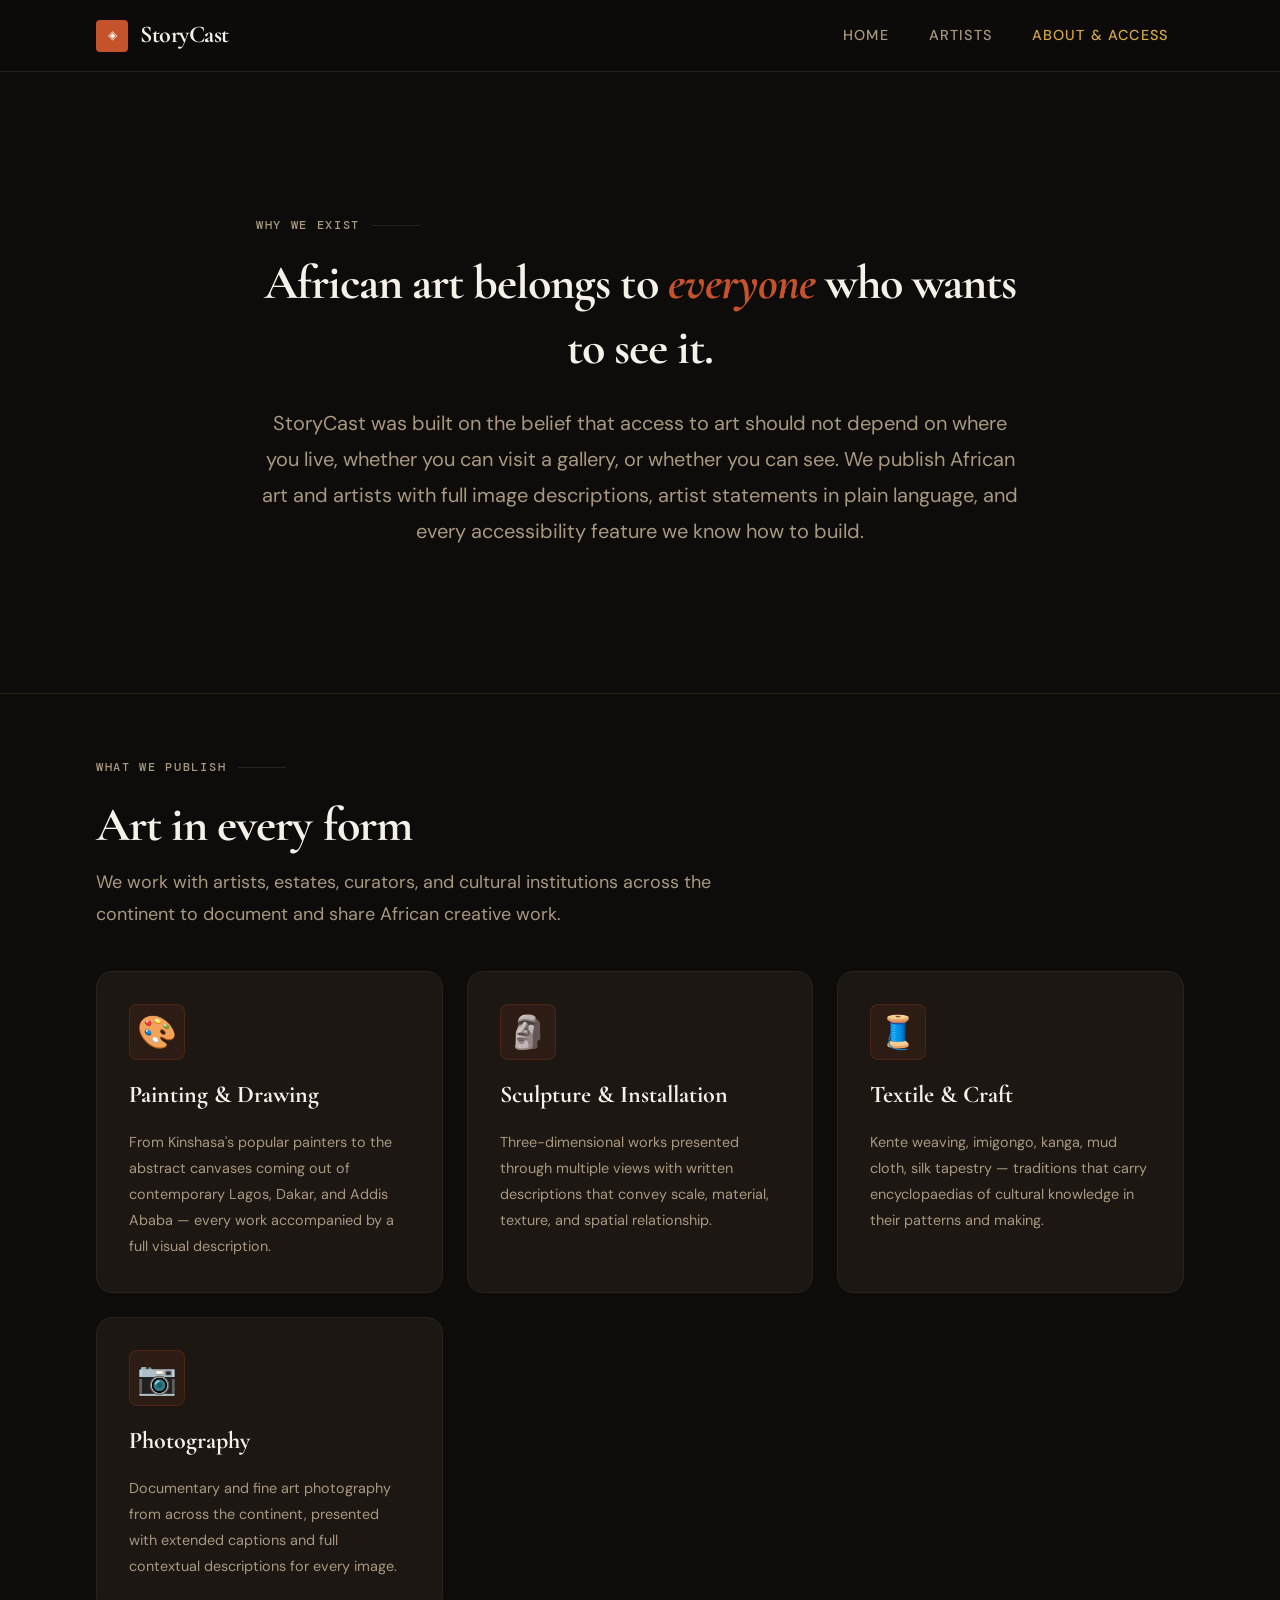
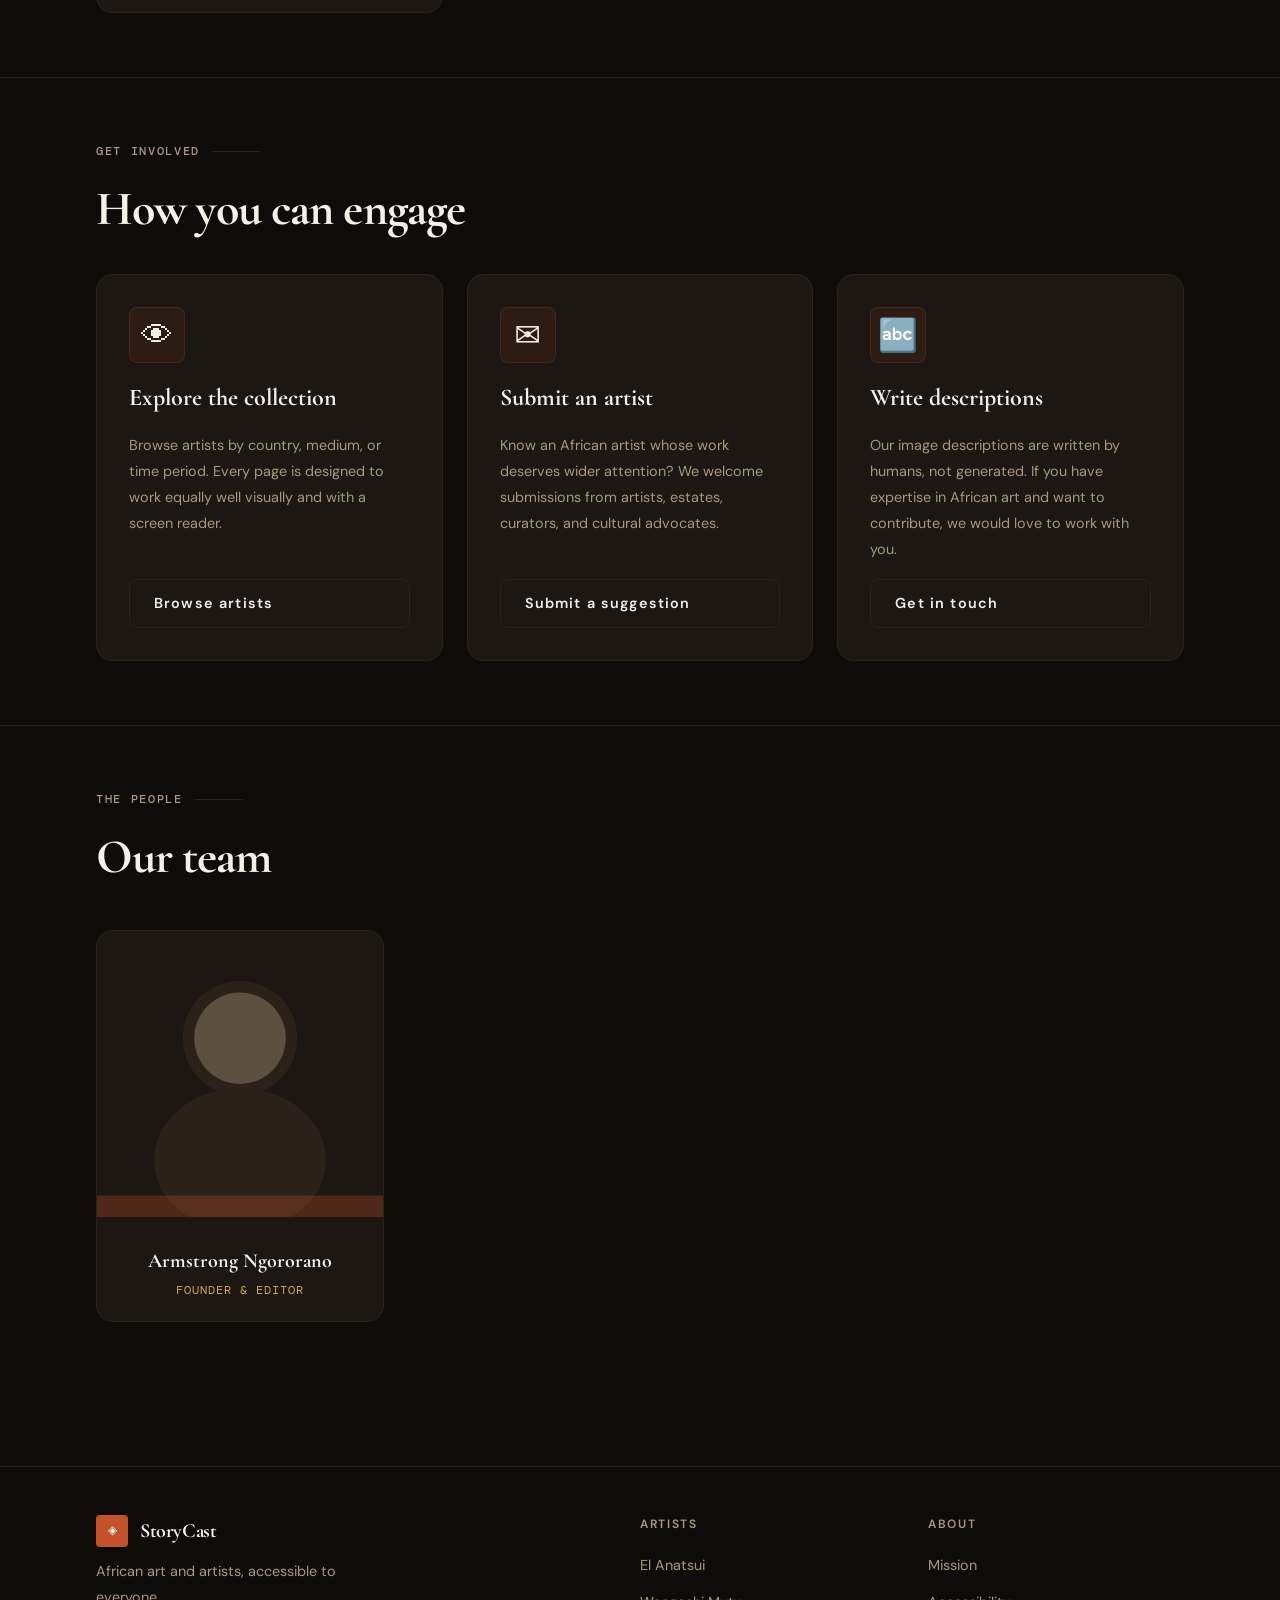
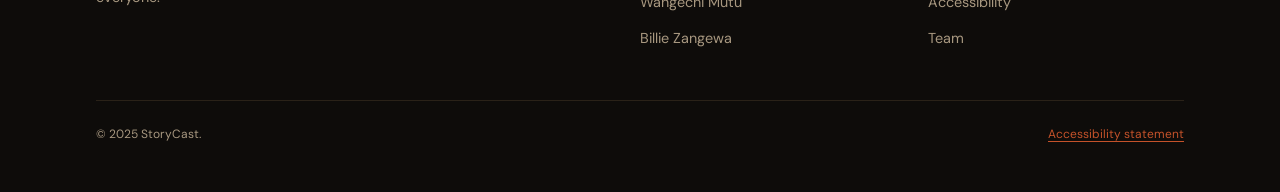
==== commit 4ff7aa39: "updates" ====
--- a/about.html
+++ b/about.html
@@ -102,70 +102,6 @@
       </div>
     </section>
 
-    <!-- Accessibility -->
-    <section class="page-section" id="accessibility" aria-labelledby="a11y-heading">
-      <div class="container">
-        <p class="section-label" aria-hidden="true">WCAG AA compliance</p>
-        <h2 class="section-title" id="a11y-heading">Accessibility commitment</h2>
-        <p class="section-subtitle">We follow WCAG 2.1 Level AA throughout. Here is what that means on StoryCast.</p>
-
-        <div style="display:grid; grid-template-columns:repeat(auto-fit, minmax(22rem, 1fr)); gap:1.5rem; margin-top:2.5rem;">
-
-          <div class="a11y-checklist" aria-labelledby="image-access-heading">
-            <h3 class="a11y-checklist__header" id="image-access-heading">Image Accessibility</h3>
-            <ul class="a11y-checklist__list" role="list">
-              <li class="a11y-checklist__item">Every artwork has a figcaption describing medium, dimensions, and visual content in plain language.</li>
-              <li class="a11y-checklist__item">Extended image description panels on every artist page give a detailed written account of each work for screen reader users.</li>
-              <li class="a11y-checklist__item">Decorative SVGs and background images are hidden from assistive technology using aria-hidden.</li>
-              <li class="a11y-checklist__item">All meaningful images have descriptive alt text that conveys the content and purpose of the image, not just its file name.</li>
-            </ul>
-          </div>
-
-          <div class="a11y-checklist" aria-labelledby="nav-access-heading">
-            <h3 class="a11y-checklist__header" id="nav-access-heading">Navigation & Structure</h3>
-            <ul class="a11y-checklist__list" role="list">
-              <li class="a11y-checklist__item">A skip link is the first focusable element on every page, letting keyboard users jump straight to the main content.</li>
-              <li class="a11y-checklist__item">Every page uses clearly labelled landmark regions so screen reader users can jump between header, navigation, main content, sidebar, and footer.</li>
-              <li class="a11y-checklist__item">All interactive elements are reachable and usable by keyboard alone — no mouse required.</li>
-              <li class="a11y-checklist__item">Visible focus rings appear on every link, button, and form field when navigating by keyboard.</li>
-            </ul>
-          </div>
-
-          <div class="a11y-checklist" aria-labelledby="colour-access-heading">
-            <h3 class="a11y-checklist__header" id="colour-access-heading">Colour & Readability</h3>
-            <ul class="a11y-checklist__list" role="list">
-              <li class="a11y-checklist__item">Body text achieves a contrast ratio of over 14:1 against the page background — more than three times the WCAG AA minimum.</li>
-              <li class="a11y-checklist__item">Colour is never the only way information is communicated — labels, shapes, and text always accompany colour-coded elements.</li>
-              <li class="a11y-checklist__item">If your device is set to reduce motion, all animations and transitions on StoryCast are automatically turned off.</li>
-              <li class="a11y-checklist__item">Text can be zoomed to 200% without content overlapping or disappearing.</li>
-            </ul>
-          </div>
-
-          <div class="a11y-checklist" aria-labelledby="aria-access-heading">
-            <h3 class="a11y-checklist__header" id="aria-access-heading">Screen Reader Support</h3>
-            <ul class="a11y-checklist__list" role="list">
-              <li class="a11y-checklist__item">Collapsible panels (description sections, mobile navigation) use aria-expanded so screen readers announce whether each panel is open or closed.</li>
-              <li class="a11y-checklist__item">The active page is identified in every navigation menu with aria-current so screen reader users always know where they are.</li>
-              <li class="a11y-checklist__item">Artist metadata (birthplace, medium, dates) uses definition list markup so screen readers associate each label with its value correctly.</li>
-              <li class="a11y-checklist__item">Icon-only elements and ambiguous controls carry aria-label descriptions so screen readers can explain what they do.</li>
-            </ul>
-          </div>
-
-        </div>
-
-        <div style="margin-top:2rem; padding:1.5rem; background:#1C1712; border:1px solid #2A2218; border-radius:0.5rem;">
-          <p style="font-size:0.875rem; color:#A89880; line-height:1.8;">
-            <strong style="color:#F5F0E8;">Get in touch:</strong>
-            If you encounter any barrier while using StoryCast — whether you cannot access
-            an image description, a page is not working with your screen reader, or
-            anything else — please contact us at
-            <a href="mailto:access@storycast.example" style="color:#C4522A;">access@storycast.example</a>.
-            We treat accessibility reports as urgent and aim to respond within 48 hours.
-          </p>
-        </div>
-      </div>
-    </section>
-
     <!-- Engage -->
     <section class="page-section" aria-labelledby="engage-heading">
       <div class="container">
@@ -193,7 +129,7 @@
               We welcome submissions from artists, estates, curators,
               and cultural advocates.
             </p>
-            <a href="mailto:submit@storycast.example" class="btn btn--outline" style="margin-top:auto;">Submit a suggestion</a>
+            <a href="mailto:a.ngororan@alustudent.com" class="btn btn--outline" style="margin-top:auto;">Submit a suggestion</a>
           </div>
 
           <div class="feature-card">
@@ -204,7 +140,7 @@
               If you have expertise in African art and want to contribute,
               we would love to work with you.
             </p>
-            <a href="mailto:volunteer@storycast.example" class="btn btn--outline" style="margin-top:auto;">Get in touch</a>
+            <a href="mailto:a.ngororan@alustudent.com" class="btn btn--outline" style="margin-top:auto;">Get in touch</a>
           </div>
 
         </div>
